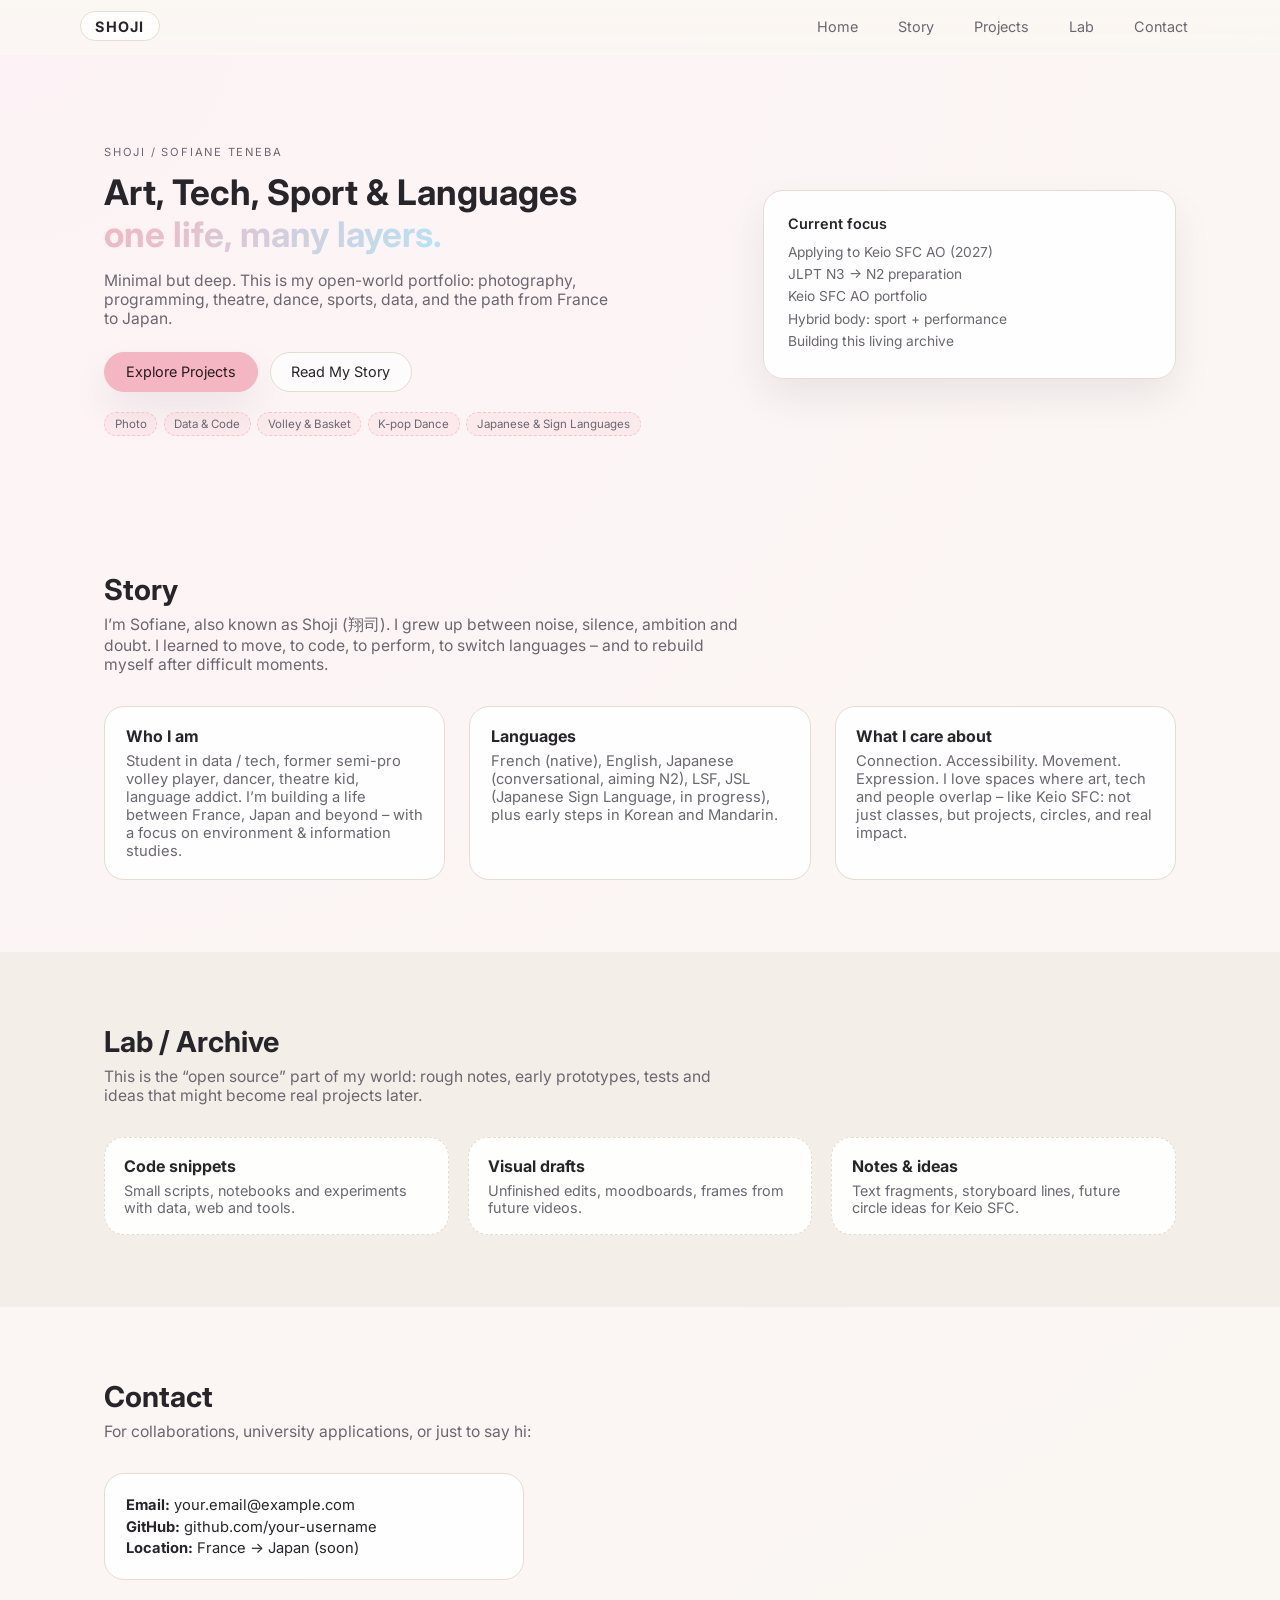
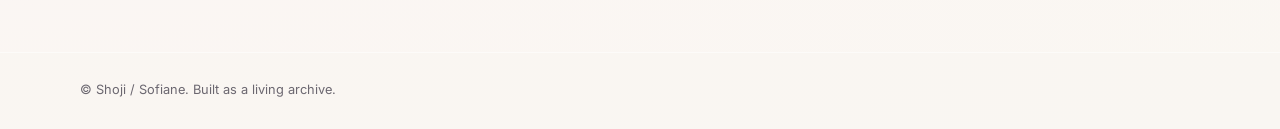
==== index.html @ b9b90fbf "index.html current focus ajoute" ====
<!DOCTYPE html>
<html lang="en">
<head>
  <meta charset="UTF-8">
  <title>Shoji – Portfolio</title>
  <meta name="viewport" content="width=device-width, initial-scale=1">
  <meta name="description" content="Shoji / Sofiane – Art, Tech, Sport & Languages portfolio">
  <link rel="stylesheet" href="style.css">
  <link rel="preconnect" href="https://fonts.googleapis.com">
  <link rel="preconnect" href="https://fonts.gstatic.com" crossorigin>
  <link href="https://fonts.googleapis.com/css2?family=Inter:wght@300;400;600;700&family=Noto+Sans+JP:wght@400;600&display=swap" rel="stylesheet">
</head>
<body>
  <header class="site-header">
    <div class="container header-inner">
      <div class="logo">Shoji</div>
      <nav class="nav">
        <a href="#home" class="nav-link">Home</a>
        <a href="#about" class="nav-link">Story</a>
        <a href="project.html" class="nav-link">Projects</a>
        <a href="#lab" class="nav-link">Lab</a>
        <a href="#contact" class="nav-link">Contact</a>
      </nav>
    </div>
  </header>

  <main>
    <!-- HERO -->
    <section id="home" class="section hero">
      <div class="container hero-inner">
        <div class="hero-text">
          <p class="hero-kicker">Shoji / Sofiane Teneba</p>
          <h1 class="hero-title">
            Art, Tech, Sport & Languages<br>
            <span class="hero-highlight">one life, many layers.</span>
          </h1>
          <p class="hero-subtitle">
            Minimal but deep. This is my open-world portfolio:
            photography, programming, theatre, dance, sports, data,
            and the path from France to Japan.
          </p>
          <div class="hero-actions">
            <a href="project.html" class="btn primary">Explore Projects</a>
            <a href="#about" class="btn ghost">Read My Story</a>
          </div>
          <div class="hero-tags">
            <span class="tag">Photo</span>
            <span class="tag">Data & Code</span>
            <span class="tag">Volley & Basket</span>
            <span class="tag">K-pop Dance</span>
            <span class="tag">Japanese & Sign Languages</span>
          </div>
        </div>
        <div class="hero-card">
          <p class="hero-card-title">Current focus</p>
          <ul class="hero-card-list">
            <li>Applying to Keio SFC AO (2027)</li>
            <li>JLPT N3 → N2 preparation</li>
            <li>Keio SFC AO portfolio</li>
            <li>Hybrid body: sport + performance</li>
            <li>Building this living archive</li>
          </ul>
        </div>
      </div>
    </section>

    <!-- ABOUT -->
    <section id="about" class="section">
      <div class="container">
        <h2 class="section-title">Story</h2>
        <p class="section-intro">
          I’m Sofiane, also known as Shoji (翔司). I grew up between
          noise, silence, ambition and doubt. I learned to move,
          to code, to perform, to switch languages – and to rebuild
          myself after difficult moments.
        </p>
        <div class="about-grid">
          <div class="about-block">
            <h3>Who I am</h3>
            <p>
              Student in data / tech, former semi-pro volley player,
              dancer, theatre kid, language addict. I’m building a life
              between France, Japan and beyond – with a focus on
              environment & information studies.
            </p>
          </div>
          <div class="about-block">
            <h3>Languages</h3>
            <p>
              French (native), English, Japanese (conversational, aiming N2),
              LSF, JSL (Japanese Sign Language, in progress),
              plus early steps in Korean and Mandarin.
            </p>
          </div>
          <div class="about-block">
            <h3>What I care about</h3>
            <p>
              Connection. Accessibility. Movement. Expression. I love
              spaces where art, tech and people overlap – like Keio SFC:
              not just classes, but projects, circles, and real impact.
            </p>
          </div>
        </div>
      </div>
    </section>

    <!-- LAB SECTION -->
    <section id="lab" class="section section-alt">
      <div class="container">
        <h2 class="section-title">Lab / Archive</h2>
        <p class="section-intro">
          This is the “open source” part of my world: rough notes,
          early prototypes, tests and ideas that might become real
          projects later.
        </p>
        <div class="lab-grid">
          <div class="lab-card">
            <h3>Code snippets</h3>
            <p>Small scripts, notebooks and experiments with data, web and tools.</p>
          </div>
          <div class="lab-card">
            <h3>Visual drafts</h3>
            <p>Unfinished edits, moodboards, frames from future videos.</p>
          </div>
          <div class="lab-card">
            <h3>Notes & ideas</h3>
            <p>Text fragments, storyboard lines, future circle ideas for Keio SFC.</p>
          </div>
        </div>
      </div>
    </section>

    <!-- CONTACT -->
    <section id="contact" class="section">
      <div class="container">
        <h2 class="section-title">Contact</h2>
        <p class="section-intro">
          For collaborations, university applications, or just to say hi:
        </p>
        <div class="contact-box">
          <p><strong>Email:</strong> <a href="mailto:your.email@example.com">your.email@example.com</a></p>
          <p><strong>GitHub:</strong> <a href="https://github.com/your-username" target="_blank" rel="noreferrer">github.com/your-username</a></p>
          <p><strong>Location:</strong> France → Japan (soon)</p>
        </div>
      </div>
    </section>
  </main>

  <footer class="site-footer">
    <div class="container footer-inner">
      <p>© <span id="year"></span> Shoji / Sofiane. Built as a living archive.</p>
    </div>
  </footer>

  <script src="script.js"></script>
</body>
</html>
---- style.css ----
:root {
  --bg: #faf7f2;
  --bg-alt: #f3efe8;
  --card: #ffffff;
  --accent: #f4b6c2; /* rose pastel */
  --accent-soft: #f8d4dd;
  --accent-strong: #e68ba0;
  --text: #27252a;
  --text-soft: #6b6770;
  --border-soft: #e4ddd2;
  --shadow-soft: 0 18px 40px rgba(15, 7, 32, 0.07);
  --radius-lg: 20px;
  --radius-sm: 999px;
}

/* RESET SIMPLE */
*,
*::before,
*::after {
  box-sizing: border-box;
}

body {
  margin: 0;
  font-family: "Inter", system-ui, -apple-system, BlinkMacSystemFont, sans-serif;
  background: radial-gradient(circle at top left, #fdf3f6, var(--bg));
  color: var(--text);
  -webkit-font-smoothing: antialiased;
}

img {
  max-width: 100%;
  display: block;
}

a {
  color: inherit;
  text-decoration: none;
}

.container {
  width: 100%;
  max-width: 1120px;
  margin: 0 auto;
  padding: 0 1.5rem;
}

/* HEADER */

.site-header {
  position: sticky;
  top: 0;
  z-index: 20;
  backdrop-filter: blur(14px);
  background: linear-gradient(
    to bottom,
    rgba(250, 247, 242, 0.92),
    rgba(250, 247, 242, 0.7)
  );
  border-bottom: 1px solid rgba(255, 255, 255, 0.4);
}

.header-inner {
  display: flex;
  align-items: center;
  justify-content: space-between;
  padding: 0.7rem 0;
}

.logo {
  font-weight: 700;
  letter-spacing: 0.08em;
  text-transform: uppercase;
  font-size: 0.9rem;
  padding: 0.35rem 0.9rem;
  border-radius: var(--radius-sm);
  border: 1px solid var(--border-soft);
  background: rgba(255, 255, 255, 0.8);
}

.nav {
  display: flex;
  gap: 1rem;
}

.nav-link {
  font-size: 0.9rem;
  padding: 0.4rem 0.75rem;
  border-radius: 999px;
  color: var(--text-soft);
  transition: background 0.2s, color 0.2s;
}

.nav-link:hover {
  background: rgba(244, 182, 194, 0.2);
  color: var(--text);
}

/* SECTIONS */

.section {
  padding: 4.5rem 0;
}

.section-alt {
  background: var(--bg-alt);
}

.section-title {
  font-size: 1.8rem;
  margin: 0 0 0.5rem;
}

.section-intro {
  max-width: 640px;
  color: var(--text-soft);
  margin: 0.25rem 0 2rem;
  font-size: 0.98rem;
}

/* HERO */

.hero {
  padding-top: 5rem;
  padding-bottom: 4rem;
}

.hero-inner {
  display: grid;
  grid-template-columns: minmax(0, 2.1fr) minmax(0, 1.4fr);
  gap: 2.5rem;
  align-items: center;
}

.hero-kicker {
  text-transform: uppercase;
  letter-spacing: 0.16em;
  font-size: 0.7rem;
  color: var(--text-soft);
  margin-bottom: 0.75rem;
}

.hero-title {
  font-size: 2.2rem;
  line-height: 1.2;
  margin: 0 0 0.5rem;
}

.hero-highlight {
  background: linear-gradient(120deg, var(--accent), #b6e3f4);
  -webkit-background-clip: text;
  color: transparent;
}

.hero-subtitle {
  font-size: 0.98rem;
  color: var(--text-soft);
  max-width: 520px;
  margin-bottom: 1.5rem;
}

.hero-actions {
  display: flex;
  flex-wrap: wrap;
  gap: 0.75rem;
  margin-bottom: 1.25rem;
}

.btn {
  display: inline-flex;
  align-items: center;
  justify-content: center;
  border-radius: 999px;
  padding: 0.65rem 1.3rem;
  font-size: 0.9rem;
  border: 1px solid transparent;
  cursor: pointer;
  transition: transform 0.12s ease, box-shadow 0.12s ease, background 0.15s ease;
}

.btn.primary {
  background: var(--accent);
  border-color: var(--accent);
  color: #2b1a1f;
  box-shadow: var(--shadow-soft);
}

.btn.primary:hover {
  transform: translateY(-1px);
  box-shadow: 0 22px 45px rgba(230, 139, 160, 0.4);
}

.btn.ghost {
  background: rgba(255, 255, 255, 0.7);
  border-color: var(--border-soft);
  color: var(--text);
}

.btn.ghost:hover {
  background: #ffffff;
}

.hero-tags {
  display: flex;
  flex-wrap: wrap;
  gap: 0.4rem;
}

.tag {
  font-size: 0.72rem;
  padding: 0.25rem 0.6rem;
  border-radius: 999px;
  background: rgba(244, 182, 194, 0.16);
  border: 1px dashed rgba(244, 182, 194, 0.7);
  color: var(--text-soft);
}

.hero-card {
  background: rgba(255, 255, 255, 0.9);
  border-radius: var(--radius-lg);
  padding: 1.5rem 1.5rem 1.4rem;
  box-shadow: var(--shadow-soft);
  border: 1px solid var(--border-soft);
}

.hero-card-title {
  font-size: 0.9rem;
  font-weight: 600;
  margin: 0 0 0.7rem;
}

.hero-card-list {
  list-style: none;
  padding: 0;
  margin: 0;
  font-size: 0.86rem;
  color: var(--text-soft);
}

.hero-card-list li {
  margin-bottom: 0.4rem;
}

/* ABOUT */

.about-grid {
  display: grid;
  grid-template-columns: repeat(auto-fit, minmax(230px, 1fr));
  gap: 1.5rem;
}

.about-block {
  background: rgba(255, 255, 255, 0.9);
  border-radius: var(--radius-lg);
  padding: 1.2rem 1.3rem;
  border: 1px solid var(--border-soft);
}

.about-block h3 {
  margin-top: 0;
  margin-bottom: 0.4rem;
  font-size: 1rem;
}

.about-block p {
  margin: 0;
  font-size: 0.92rem;
  color: var(--text-soft);
}

/* PROJECTS */

.section-header {
  display: flex;
  flex-direction: column;
  gap: 0.4rem;
  margin-bottom: 1.5rem;
}

.filters {
  display: flex;
  flex-wrap: wrap;
  gap: 0.5rem;
  margin-bottom: 1.5rem;
}

.filter-btn {
  border-radius: 999px;
  border: 1px solid var(--border-soft);
  background: rgba(255, 255, 255, 0.8);
  padding: 0.4rem 0.9rem;
  font-size: 0.8rem;
  cursor: pointer;
  color: var(--text-soft);
  transition: background 0.15s, color 0.15s, border-color 0.15s;
}

.filter-btn.active {
  background: var(--accent);
  color: #2b1a1f;
  border-color: var(--accent);
}

.filter-btn:hover:not(.active) {
  background: rgba(244, 182, 194, 0.25);
}

.projects-grid {
  display: grid;
  grid-template-columns: repeat(auto-fit, minmax(230px, 1fr));
  gap: 1.3rem;
}

.project-card {
  background: var(--card);
  border-radius: var(--radius-lg);
  padding: 1.1rem 1.2rem 1.1rem;
  border: 1px solid var(--border-soft);
  box-shadow: 0 10px 28px rgba(15, 7, 32, 0.04);
  display: flex;
  flex-direction: column;
  gap: 0.35rem;
  transition: transform 0.12s ease, box-shadow 0.12s ease, border-color 0.12s;
}

.project-card:hover {
  transform: translateY(-2px);
  box-shadow: 0 18px 36px rgba(15, 7, 32, 0.08);
  border-color: rgba(244, 182, 194, 0.8);
}

.project-pill {
  align-self: flex-start;
  font-size: 0.7rem;
  padding: 0.14rem 0.7rem;
  border-radius: 999px;
  background: var(--accent-soft);
  color: #55303b;
}

.project-title {
  margin: 0.15rem 0 0;
  font-size: 1rem;
}

.project-meta {
  margin: 0;
  font-size: 0.8rem;
  text-transform: uppercase;
  letter-spacing: 0.08em;
  color: var(--text-soft);
}

.project-desc {
  margin: 0.3rem 0 0.4rem;
  font-size: 0.88rem;
  color: var(--text-soft);
}

.project-link {
  font-size: 0.82rem;
  margin-top: auto;
  color: var(--accent-strong);
}

/* LAB */

.lab-grid {
  display: grid;
  grid-template-columns: repeat(auto-fit, minmax(230px, 1fr));
  gap: 1.2rem;
}

.lab-card {
  background: rgba(255, 255, 255, 0.9);
  border-radius: var(--radius-lg);
  padding: 1.1rem 1.2rem;
  border: 1px dashed var(--border-soft);
}

.lab-card h3 {
  margin-top: 0;
  margin-bottom: 0.4rem;
  font-size: 1rem;
}

.lab-card p {
  margin: 0;
  font-size: 0.9rem;
  color: var(--text-soft);
}

/* CONTACT */

.contact-box {
  background: rgba(255, 255, 255, 0.9);
  border-radius: var(--radius-lg);
  padding: 1.2rem 1.3rem;
  border: 1px solid var(--border-soft);
  max-width: 420px;
}

.contact-box p {
  margin: 0.2rem 0;
  font-size: 0.92rem;
}

/* FOOTER */

.site-footer {
  border-top: 1px solid rgba(255, 255, 255, 0.6);
  background: rgba(250, 247, 242, 0.9);
}

.footer-inner {
  padding: 1rem 0 1.2rem;
  font-size: 0.8rem;
  color: var(--text-soft);
}

/* RESPONSIVE */

@media (max-width: 800px) {
  .hero-inner {
    grid-template-columns: 1fr;
  }

  .hero-card {
    order: -1;
  }

  .nav {
    gap: 0.3rem;
  }

  .nav-link {
    font-size: 0.78rem;
    padding: 0.3rem 0.6rem;
  }
}

@media (max-width: 520px) {
  .hero-title {
    font-size: 1.7rem;
  }

  .section {
    padding: 3.3rem 0;
  }
}

/* PROJECTS LANDING PAGE */

.projects-landing {
  min-height: 78vh;
  display: flex;
  align-items: center;
}

.projects-landing-title {
  font-size: 2.4rem;
  margin: 0 0 0.5rem;
  line-height: 1.15;
}

.projects-landing-subtitle {
  max-width: 620px;
  color: var(--text-soft);
  margin: 0 0 2.2rem;
  font-size: 1rem;
}

.category-grid {
  display: grid;
  grid-template-columns: repeat(auto-fit, minmax(240px, 1fr));
  gap: 1.3rem;
  margin-top: 2rem;
}

.category-card {
  display: block;
  background: rgba(255, 255, 255, 0.92);
  border: 1px solid var(--border-soft);
  border-radius: var(--radius-lg);
  padding: 1.5rem 1.35rem;
  box-shadow: 0 10px 28px rgba(15, 7, 32, 0.04);
  transition: transform 0.18s ease, box-shadow 0.18s ease, border-color 0.18s ease;
}

.category-card:hover {
  transform: translateY(-4px);
  box-shadow: 0 18px 36px rgba(15, 7, 32, 0.08);
  border-color: rgba(244, 182, 194, 0.85);
}

.category-label {
  display: inline-block;
  font-size: 0.72rem;
  padding: 0.18rem 0.7rem;
  border-radius: 999px;
  background: var(--accent-soft);
  color: #55303b;
  margin-bottom: 0.9rem;
}

.category-card h2 {
  margin: 0 0 0.45rem;
  font-size: 1.15rem;
}

.category-card p {
  margin: 0;
  color: var(--text-soft);
  font-size: 0.92rem;
  line-height: 1.55;
}
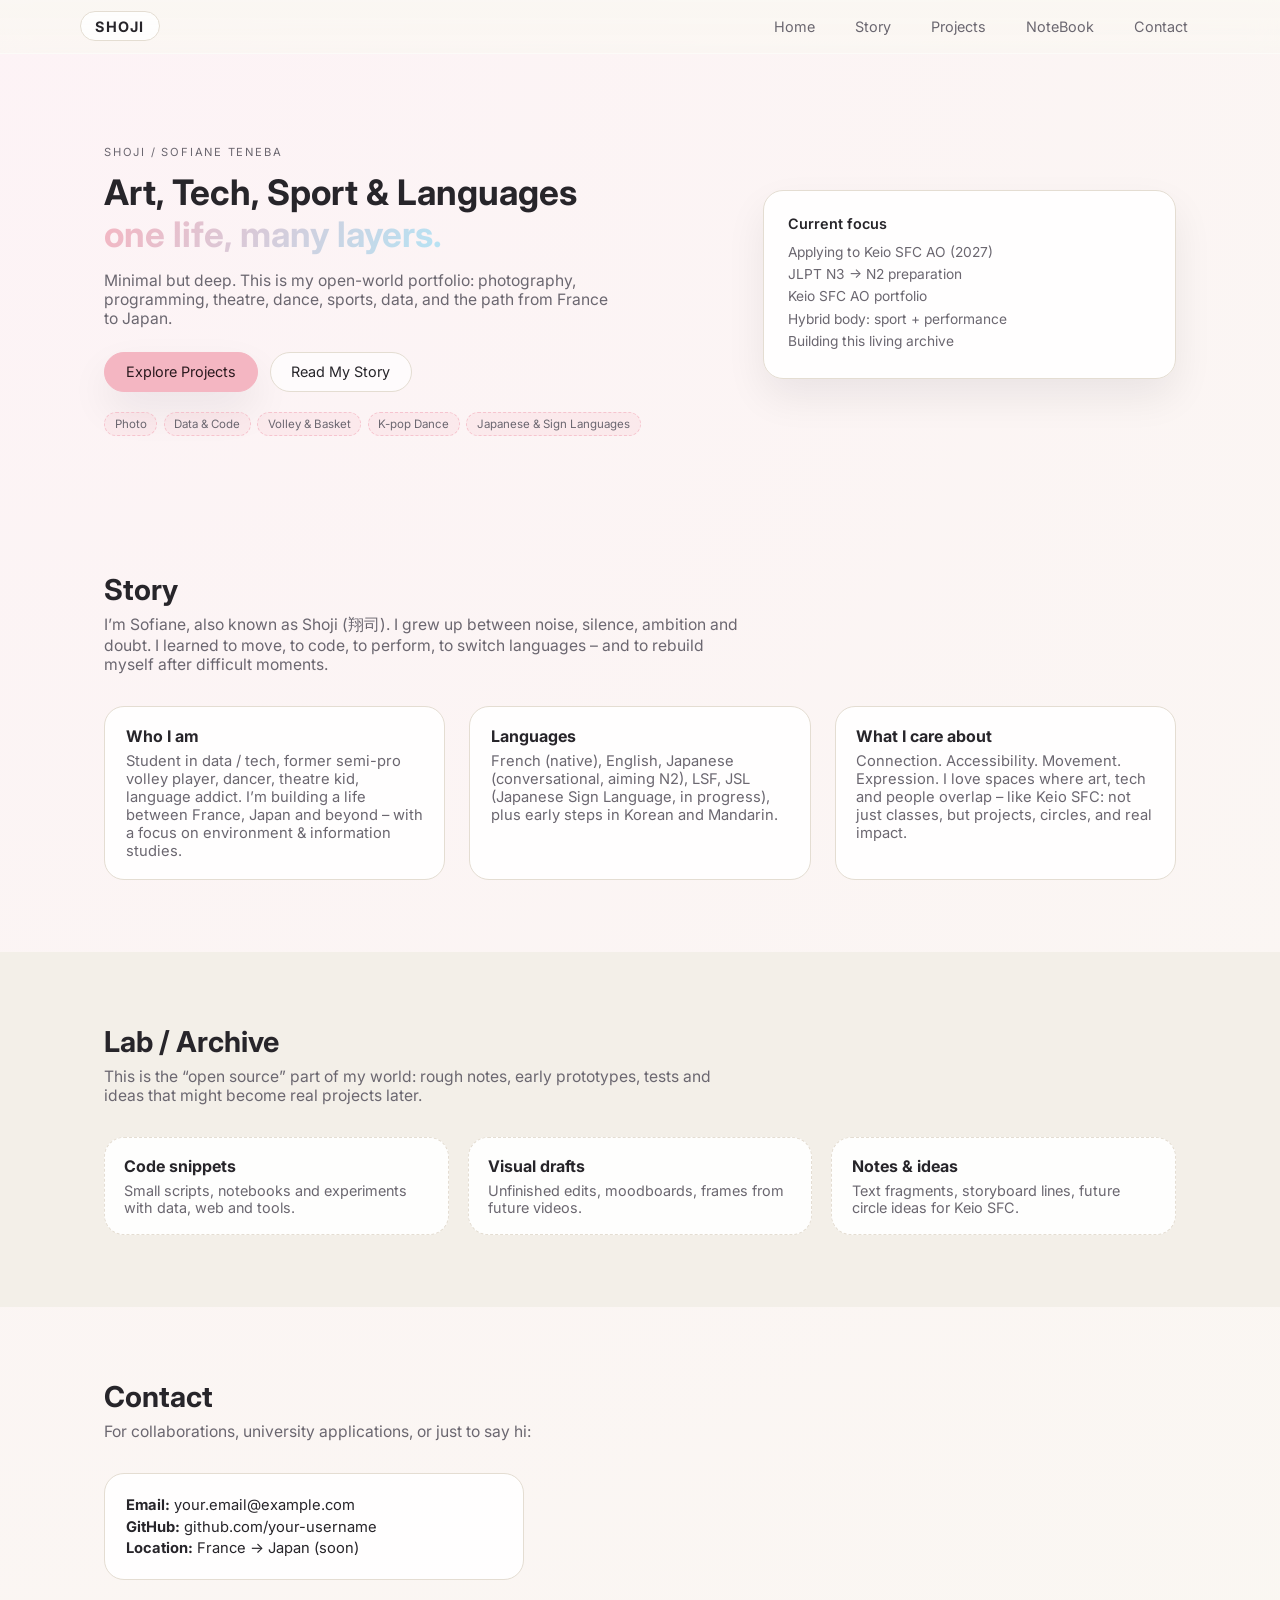
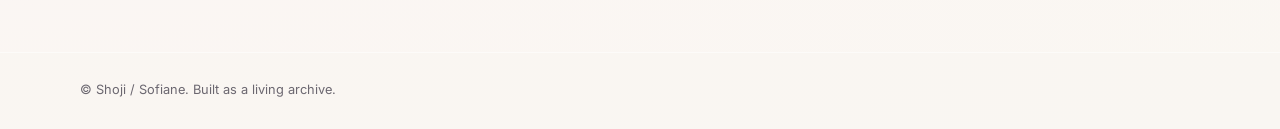
==== commit e66eedf8: "index.html" ====
--- a/index.html
+++ b/index.html
@@ -16,10 +16,10 @@
       <div class="logo">Shoji</div>
       <nav class="nav">
         <a href="#home" class="nav-link">Home</a>
-        <a href="#about" class="nav-link">Story</a>
+        <a href="story.html" class="nav-link">Story</a>
         <a href="project.html" class="nav-link">Projects</a>
-        <a href="#lab" class="nav-link">Lab</a>
-        <a href="#contact" class="nav-link">Contact</a>
+        <a href="notebook.html" class="nav-link">NoteBook</a>
+        <a href="contact.html" class="nav-link">Contact</a>
       </nav>
     </div>
   </header>
@@ -41,7 +41,7 @@
           </p>
           <div class="hero-actions">
             <a href="project.html" class="btn primary">Explore Projects</a>
-            <a href="#about" class="btn ghost">Read My Story</a>
+            <a href="story.html" class="btn ghost">Read My Story</a>
           </div>
           <div class="hero-tags">
             <span class="tag">Photo</span>
--- a/style.css
+++ b/style.css
@@ -514,3 +514,224 @@
   font-size: 0.92rem;
   line-height: 1.55;
 }
+
+/* SUBCATEGORY PILL ROW */
+.subcat-row {
+  display:flex;
+  gap:0.5rem;
+  margin-top:1rem;
+  margin-bottom:1.6rem;
+  flex-wrap:wrap;
+}
+
+.subcat-btn {
+  padding:0.45rem 0.9rem;
+  border-radius:999px;
+  border:1px solid var(--border-soft);
+  background:rgba(255,255,255,0.9);
+  cursor:pointer;
+  color:var(--text-soft);
+  transition:transform .12s ease, background .12s, color .12s;
+  font-size:0.9rem;
+}
+
+.subcat-btn.active {
+  background:var(--accent);
+  color:#2b1a1f;
+  border-color:var(--accent);
+  transform:translateY(-2px);
+}
+
+/* animated grid items */
+.subcat-grid .project-card {
+  opacity:0;
+  transform: translateY(10px) scale(0.995);
+  transition: opacity .36s ease, transform .36s cubic-bezier(.2,.8,.2,1);
+}
+
+/* visible state applied by JS */
+.subcat-grid .project-card.visible {
+  opacity:1;
+  transform: translateY(0) scale(1);
+}
+
+/* small stagger helper: we will set style via JS (delay) */
+
+/* Modal */
+.modal {
+  position:fixed;
+  inset:0;
+  display:none;
+  align-items:center;
+  justify-content:center;
+  z-index:60;
+}
+.modal[aria-hidden="false"] { display:flex; }
+.modal-backdrop {
+  position:absolute; inset:0; background:rgba(10,8,12,0.55); backdrop-filter: blur(2px);
+}
+.modal-panel {
+  position:relative;
+  max-width:900px;
+  width:94%;
+  margin:1.2rem;
+  background:var(--card);
+  border-radius:14px;
+  padding:1.2rem;
+  z-index:2;
+  box-shadow: 0 24px 60px rgba(9,6,12,0.45);
+}
+.modal-close {
+  position:absolute;
+  right:0.6rem;
+  top:0.4rem;
+  background:transparent;
+  border:0;
+  font-size:1.3rem;
+  cursor:pointer;
+}
+#modal-media img, #modal-media video { max-width:100%; display:block; margin-top:0.8rem; border-radius:8px; }
+
+.back-link {
+  display: inline-block;
+  margin-bottom: 1.2rem;
+  font-size: 0.9rem;
+  color: var(--text-soft);
+  transition: transform 0.15s ease, color 0.15s ease;
+}
+
+/* STORY PAGE */
+
+.story-hero {
+  padding-top: 5.5rem;
+  padding-bottom: 2.5rem;
+}
+
+.story-title {
+  font-size: 2.5rem;
+  line-height: 1.15;
+  max-width: 760px;
+  margin: 0 0 0.8rem;
+}
+
+.story-subtitle {
+  max-width: 720px;
+  color: var(--text-soft);
+  font-size: 1rem;
+  line-height: 1.7;
+  margin: 0;
+}
+
+.story-grid {
+  display: grid;
+  grid-template-columns: repeat(2, minmax(0, 1fr));
+  gap: 1.4rem;
+}
+
+.story-card {
+  background: rgba(255, 255, 255, 0.92);
+  border: 1px solid var(--border-soft);
+  border-radius: var(--radius-lg);
+  padding: 1.4rem 1.4rem 1.3rem;
+  box-shadow: 0 10px 28px rgba(15, 7, 32, 0.04);
+}
+
+.story-card h2 {
+  margin-top: 0;
+  margin-bottom: 0.8rem;
+  font-size: 1.1rem;
+}
+
+.story-card p {
+  margin: 0 0 0.9rem;
+  color: var(--text-soft);
+  font-size: 0.95rem;
+  line-height: 1.75;
+}
+
+.story-card p:last-child {
+  margin-bottom: 0;
+}
+
+.story-card-wide {
+  grid-column: 1 / -1;
+}
+
+@media (max-width: 800px) {
+  .story-grid {
+    grid-template-columns: 1fr;
+  }
+
+  .story-card-wide {
+    grid-column: auto;
+  }
+
+  .story-title {
+    font-size: 2rem;
+  }
+}
+
+.back-link:hover {
+  transform: translateX(-3px);
+  color: var(--accent-strong);
+}
+
+/* CONTACT PAGE */
+
+.contact-page {
+  min-height: 78vh;
+  display: flex;
+  align-items: center;
+}
+
+.contact-title {
+  font-size: 2.4rem;
+  margin: 0 0 0.6rem;
+  line-height: 1.15;
+}
+
+.contact-subtitle {
+  max-width: 680px;
+  color: var(--text-soft);
+  font-size: 1rem;
+  line-height: 1.7;
+  margin: 0 0 2rem;
+}
+
+.contact-grid {
+  display: grid;
+  grid-template-columns: repeat(auto-fit, minmax(240px, 1fr));
+  gap: 1.3rem;
+  margin-top: 1.8rem;
+}
+
+.contact-card {
+  background: rgba(255, 255, 255, 0.92);
+  border: 1px solid var(--border-soft);
+  border-radius: var(--radius-lg);
+  padding: 1.4rem 1.3rem;
+  box-shadow: 0 10px 28px rgba(15, 7, 32, 0.04);
+}
+
+.contact-card h2 {
+  margin: 0 0 0.5rem;
+  font-size: 1.05rem;
+}
+
+.contact-card p {
+  margin: 0 0 0.9rem;
+  color: var(--text-soft);
+  font-size: 0.92rem;
+  line-height: 1.65;
+}
+
+.contact-link {
+  color: var(--accent-strong);
+  font-size: 0.92rem;
+  word-break: break-word;
+}
+
+.contact-text {
+  color: var(--text);
+  font-size: 0.92rem;
+}
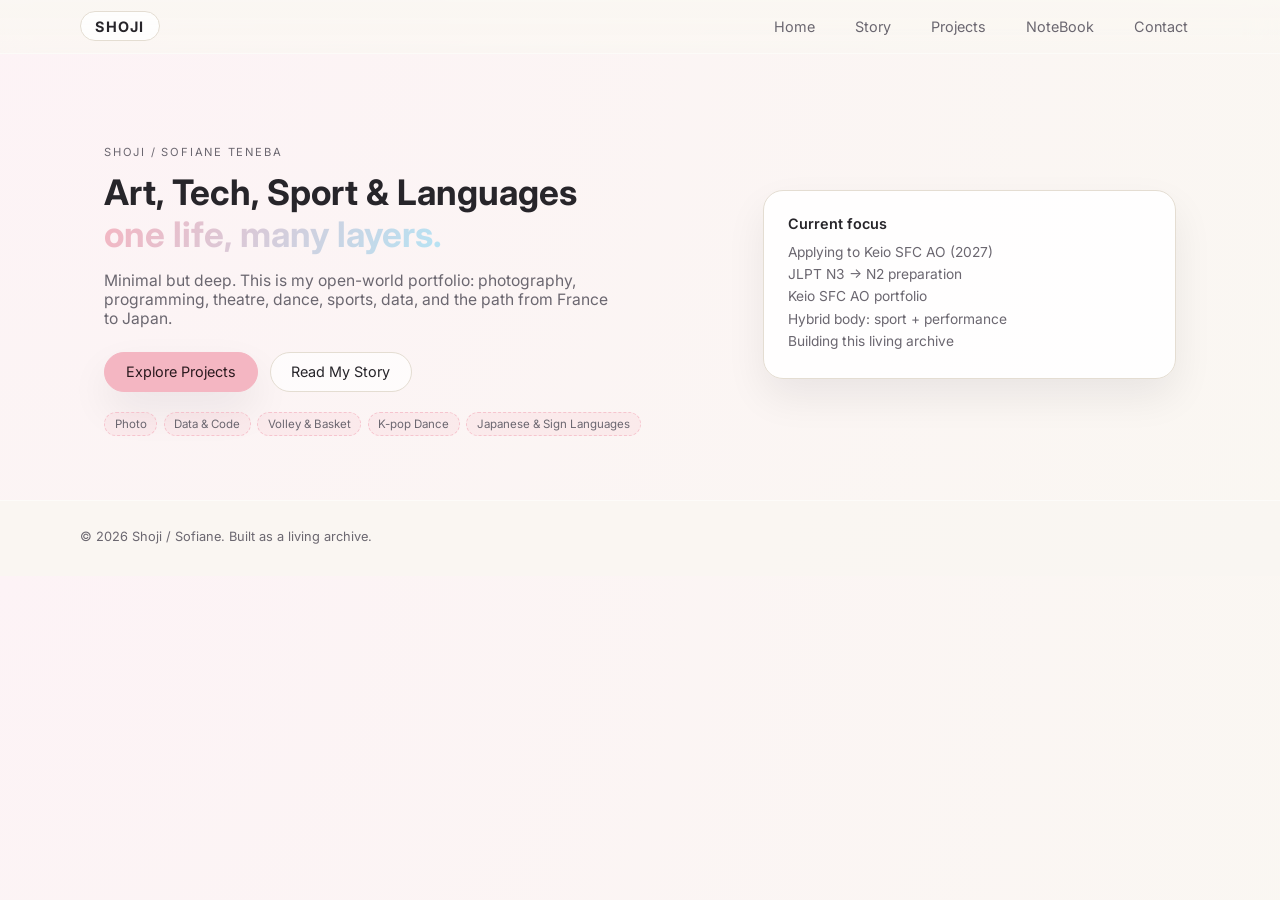
==== commit 0bd517db: "Update index.html" ====
--- a/index.html
+++ b/index.html
@@ -63,87 +63,6 @@
         </div>
       </div>
     </section>
-
-    <!-- ABOUT -->
-    <section id="about" class="section">
-      <div class="container">
-        <h2 class="section-title">Story</h2>
-        <p class="section-intro">
-          I’m Sofiane, also known as Shoji (翔司). I grew up between
-          noise, silence, ambition and doubt. I learned to move,
-          to code, to perform, to switch languages – and to rebuild
-          myself after difficult moments.
-        </p>
-        <div class="about-grid">
-          <div class="about-block">
-            <h3>Who I am</h3>
-            <p>
-              Student in data / tech, former semi-pro volley player,
-              dancer, theatre kid, language addict. I’m building a life
-              between France, Japan and beyond – with a focus on
-              environment & information studies.
-            </p>
-          </div>
-          <div class="about-block">
-            <h3>Languages</h3>
-            <p>
-              French (native), English, Japanese (conversational, aiming N2),
-              LSF, JSL (Japanese Sign Language, in progress),
-              plus early steps in Korean and Mandarin.
-            </p>
-          </div>
-          <div class="about-block">
-            <h3>What I care about</h3>
-            <p>
-              Connection. Accessibility. Movement. Expression. I love
-              spaces where art, tech and people overlap – like Keio SFC:
-              not just classes, but projects, circles, and real impact.
-            </p>
-          </div>
-        </div>
-      </div>
-    </section>
-
-    <!-- LAB SECTION -->
-    <section id="lab" class="section section-alt">
-      <div class="container">
-        <h2 class="section-title">Lab / Archive</h2>
-        <p class="section-intro">
-          This is the “open source” part of my world: rough notes,
-          early prototypes, tests and ideas that might become real
-          projects later.
-        </p>
-        <div class="lab-grid">
-          <div class="lab-card">
-            <h3>Code snippets</h3>
-            <p>Small scripts, notebooks and experiments with data, web and tools.</p>
-          </div>
-          <div class="lab-card">
-            <h3>Visual drafts</h3>
-            <p>Unfinished edits, moodboards, frames from future videos.</p>
-          </div>
-          <div class="lab-card">
-            <h3>Notes & ideas</h3>
-            <p>Text fragments, storyboard lines, future circle ideas for Keio SFC.</p>
-          </div>
-        </div>
-      </div>
-    </section>
-
-    <!-- CONTACT -->
-    <section id="contact" class="section">
-      <div class="container">
-        <h2 class="section-title">Contact</h2>
-        <p class="section-intro">
-          For collaborations, university applications, or just to say hi:
-        </p>
-        <div class="contact-box">
-          <p><strong>Email:</strong> <a href="mailto:your.email@example.com">your.email@example.com</a></p>
-          <p><strong>GitHub:</strong> <a href="https://github.com/your-username" target="_blank" rel="noreferrer">github.com/your-username</a></p>
-          <p><strong>Location:</strong> France → Japan (soon)</p>
-        </div>
-      </div>
-    </section>
   </main>
 
   <footer class="site-footer">
--- a/style.css
+++ b/style.css
@@ -542,16 +542,14 @@
   transform:translateY(-2px);
 }
 
-/* animated grid items */
 .subcat-grid .project-card {
-  opacity:0;
+  opacity: 0;
   transform: translateY(10px) scale(0.995);
-  transition: opacity .36s ease, transform .36s cubic-bezier(.2,.8,.2,1);
-}
-
-/* visible state applied by JS */
+  transition: opacity .3s ease, transform .3s ease;
+}
+
 .subcat-grid .project-card.visible {
-  opacity:1;
+  opacity: 1;
   transform: translateY(0) scale(1);
 }
 
@@ -724,14 +722,672 @@
   font-size: 0.92rem;
   line-height: 1.65;
 }
-
+.contact-text {
+  color: var(--text);
+  font-size: 0.92rem;
+}
 .contact-link {
   color: var(--accent-strong);
   font-size: 0.92rem;
   word-break: break-word;
 }
 
-.contact-text {
+/* NOTEBOOK PAGE */
+
+.notebook-hero {
+  min-height: 78vh;
+  display: flex;
+  align-items: center;
+}
+
+.notebook-title {
+  font-size: 2.4rem;
+  margin: 0 0 0.6rem;
+  line-height: 1.15;
+  max-width: 760px;
+}
+
+.notebook-subtitle {
+  max-width: 720px;
+  color: var(--text-soft);
+  font-size: 1rem;
+  line-height: 1.7;
+  margin: 0 0 1.8rem;
+}
+
+.notebook-card {
+  min-height: 240px;
+}
+
+.notebook-meta {
+  margin: 0.15rem 0 0;
+  font-size: 0.78rem;
+  text-transform: uppercase;
+  letter-spacing: 0.08em;
+  color: var(--text-soft);
+}
+
+.notebook-toolbar {
+  display: flex;
+  justify-content: space-between;
+  align-items: center;
+  gap: 1rem;
+  flex-wrap: wrap;
+  margin-bottom: 1.6rem;
+}
+
+.view-switch {
+  display: flex;
+  gap: 0.5rem;
+  align-items: center;
+}
+
+.view-mode-btn {
+  appearance: none;
+  -webkit-appearance: none;
+  border: 1px solid var(--border-soft);
+  background: rgba(255, 255, 255, 0.92);
+  color: var(--text-soft);
+  font-family: inherit;
+  font-size: 0.88rem;
+  line-height: 1;
+  padding: 0.55rem 1rem;
+  border-radius: 999px;
+  cursor: pointer;
+  box-shadow: 0 6px 16px rgba(15, 7, 32, 0.04);
+  transition: transform 0.12s ease, background 0.12s ease, color 0.12s ease, border-color 0.12s ease;
+}
+
+.view-mode-btn:hover {
+  background: rgba(244, 182, 194, 0.18);
   color: var(--text);
-  font-size: 0.92rem;
-}
+}
+
+.view-mode-btn.active {
+  background: var(--accent);
+  color: #2b1a1f;
+  border-color: var(--accent);
+  transform: translateY(-2px);
+}
+
+#subcat-grid.grid-view {
+  display: grid;
+  grid-template-columns: repeat(auto-fit, minmax(230px, 1fr));
+  gap: 1.3rem;
+}
+
+#subcat-grid.list-view {
+  display: flex;
+  flex-direction: column;
+  gap: 1rem;
+}
+
+#subcat-grid.list-view .project-card {
+  width: 100%;
+  min-height: auto;
+}
+
+/* STORY EDITORIAL PAGE */
+
+.story-editorial {
+  padding-top: 4.8rem;
+  padding-bottom: 5rem;
+}
+
+.story-editorial-shell {
+  background: var(--accent-soft);
+  border-radius: 28px;
+  padding: 2rem;
+}
+
+.story-mini-label {
+  text-transform: uppercase;
+  letter-spacing: 0.14em;
+  font-size: 0.72rem;
+  color: var(--text-soft);
+  margin: 0 0 0.8rem;
+}
+
+.story-editorial-title {
+  font-size: 3.4rem;
+  line-height: 1;
+  margin: 0 0 1.8rem;
+  max-width: 760px;
+  font-weight: 800;
+  letter-spacing: -0.04em;
+}
+
+.story-top-grid {
+  display: grid;
+  grid-template-columns: 2fr 1fr;
+  gap: 1.4rem;
+  margin-bottom: 1.5rem;
+}
+
+.story-intro-card {
+  background: rgba(255, 255, 255, 0.42);
+  border-radius: 34px;
+  padding: 1.2rem;
+}
+
+.story-intro-inner {
+  background: rgba(255, 255, 255, 0.72);
+  border-radius: 28px;
+  padding: 1.5rem 1.6rem;
+  min-height: 260px;
+  border: 1px solid var(--border-soft);
+}
+
+.story-photo-card {
+  background: rgba(255, 255, 255, 0.72);
+  border-radius: 28px;
+  min-height: 320px;
+  display: flex;
+  align-items: center;
+  justify-content: center;
+  border: 1px solid var(--border-soft);
+}
+
+.story-path-pill {
+  width: 100%;
+  text-align: center;
+  background: rgba(255, 255, 255, 0.72);
+  border-radius: 999px;
+  padding: 0.8rem 1rem;
+  margin-bottom: 1.4rem;
+  color: var(--text-soft);
+  font-size: 1rem;
+  border: 1px solid var(--border-soft);
+}
+
+.story-large-card {
+  background: rgba(255, 255, 255, 0.72);
+  border-radius: 28px;
+  padding: 1.7rem 1.6rem;
+  min-height: 320px;
+  border: 1px solid var(--border-soft);
+}
+
+.story-intro-inner h2,
+.story-large-card h2 {
+  margin: 0 0 0.85rem;
+  font-size: 1.05rem;
+  font-weight: 800;
+}
+
+.story-intro-inner p,
+.story-large-card p {
+  margin: 0 0 1rem;
+  color: var(--text-soft);
+  font-size: 0.96rem;
+  line-height: 1.8;
+}
+
+.story-intro-inner p:last-child,
+.story-large-card p:last-child {
+  margin-bottom: 0;
+}
+
+
+
+.story-photo-placeholder {
+  color: #5f5257;
+  font-size: 1rem;
+  text-align: center;
+}
+
+
+.story-bottom-grid {
+  display: grid;
+  grid-template-columns: 1fr 1fr;
+  gap: 1.4rem;
+}
+
+
+.story-large-card h2 {
+  font-size: 1.1rem;
+}
+
+.story-next-link-wrap {
+  display: flex;
+  justify-content: center;
+  margin-top: 2.2rem;
+}
+
+.story-next-link {
+  display: inline-flex;
+  flex-direction: column;
+  align-items: center;
+  gap: 0.35rem;
+  color: var(--text-soft);
+  transition: transform 0.15s ease, color 0.15s ease;
+}
+
+.story-next-link:hover {
+  transform: translateY(3px);
+  color: var(--text);
+}
+
+.story-next-text {
+  font-size: 0.9rem;
+  letter-spacing: 0.04em;
+}
+
+.story-next-arrow {
+  font-size: 1.5rem;
+  line-height: 1;
+}
+
+@media (max-width: 900px) {
+  .story-editorial-title {
+    font-size: 2.5rem;
+  }
+
+  .story-top-grid,
+  .story-bottom-grid {
+    grid-template-columns: 1fr;
+  }
+
+  .story-photo-card,
+  .story-large-card,
+  .story-intro-inner {
+    min-height: auto;
+  }
+}
+
+@media (max-width: 560px) {
+  .story-editorial-shell {
+    padding: 1.2rem;
+    border-radius: 22px;
+  }
+
+  .story-editorial-title {
+    font-size: 2rem;
+  }
+
+  .story-intro-inner,
+  .story-large-card {
+    padding: 1.2rem;
+  }
+}
+
+/* KEIO PAGE */
+
+.keio-page {
+  padding-top: 4.8rem;
+  padding-bottom: 5rem;
+}
+
+.keio-shell {
+  background: linear-gradient(180deg, rgba(248, 212, 221, 0.55), rgba(255, 255, 255, 0.72));
+  border: 1px solid var(--border-soft);
+  border-radius: 32px;
+  padding: 2.2rem;
+  box-shadow: 0 14px 36px rgba(15, 7, 32, 0.05);
+}
+
+.keio-label {
+  text-transform: uppercase;
+  letter-spacing: 0.14em;
+  font-size: 0.72rem;
+  color: var(--text-soft);
+  margin: 0 0 0.9rem;
+}
+
+.keio-title {
+  font-size: 3.1rem;
+  line-height: 1.02;
+  margin: 0 0 1rem;
+  max-width: 760px;
+  font-weight: 800;
+  letter-spacing: -0.04em;
+}
+
+.keio-subtitle {
+  max-width: 760px;
+  color: var(--text-soft);
+  font-size: 1rem;
+  line-height: 1.8;
+  margin: 0 0 2rem;
+}
+
+.keio-top-grid {
+  display: grid;
+  grid-template-columns: 1.7fr 1fr;
+  gap: 1.4rem;
+  margin-bottom: 1.5rem;
+}
+
+.keio-main-card,
+.keio-side-card,
+.keio-card {
+  background: rgba(255, 255, 255, 0.78);
+  border: 1px solid var(--border-soft);
+  border-radius: 28px;
+  padding: 1.6rem;
+}
+
+.keio-main-card h2,
+.keio-card h2 {
+  margin: 0 0 0.9rem;
+  font-size: 1.08rem;
+  font-weight: 800;
+}
+
+.keio-main-card p,
+.keio-card p {
+  margin: 0 0 1rem;
+  color: var(--text-soft);
+  font-size: 0.96rem;
+  line-height: 1.8;
+}
+
+.keio-main-card p:last-child,
+.keio-card p:last-child {
+  margin-bottom: 0;
+}
+
+.keio-side-card {
+  min-height: 280px;
+  display: flex;
+  align-items: center;
+  justify-content: center;
+}
+
+.keio-side-placeholder {
+  color: var(--text-soft);
+  text-align: center;
+  font-size: 1rem;
+}
+
+.keio-divider-pill {
+  width: 100%;
+  text-align: center;
+  background: rgba(255, 255, 255, 0.8);
+  border: 1px solid var(--border-soft);
+  border-radius: 999px;
+  padding: 0.85rem 1rem;
+  margin-bottom: 1.5rem;
+  color: var(--text-soft);
+  font-size: 0.98rem;
+}
+
+.keio-bottom-grid {
+  display: grid;
+  grid-template-columns: repeat(3, 1fr);
+  gap: 1.3rem;
+}
+
+.keio-card {
+  min-height: 220px;
+}
+
+.keio-next-link-wrap {
+  display: flex;
+  justify-content: center;
+  margin-top: 2rem;
+}
+
+.keio-next-link {
+  display: inline-flex;
+  flex-direction: column;
+  align-items: center;
+  gap: 0.35rem;
+  color: var(--text-soft);
+  transition: transform 0.15s ease, color 0.15s ease;
+}
+
+.keio-next-link:hover {
+  transform: translateY(3px);
+  color: var(--text);
+}
+
+.keio-next-text {
+  font-size: 0.9rem;
+  letter-spacing: 0.04em;
+}
+
+.keio-next-arrow {
+  font-size: 1.5rem;
+  line-height: 1;
+}
+
+@media (max-width: 960px) {
+  .keio-title {
+    font-size: 2.4rem;
+  }
+
+  .keio-top-grid,
+  .keio-bottom-grid {
+    grid-template-columns: 1fr;
+  }
+
+  .keio-side-card,
+  .keio-card {
+    min-height: auto;
+  }
+}
+
+@media (max-width: 560px) {
+  .keio-shell {
+    padding: 1.3rem;
+    border-radius: 24px;
+  }
+
+  .keio-title {
+    font-size: 2rem;
+  }
+
+  .keio-main-card,
+  .keio-side-card,
+  .keio-card {
+    padding: 1.2rem;
+  }
+}
+
+/* STORY TRAIN TO KEIO */
+
+.story-train-wrap {
+  display: flex;
+  justify-content: center;
+  margin-top: 2.5rem;
+}
+
+.story-train-link {
+  display: inline-flex;
+  flex-direction: column;
+  align-items: center;
+  gap: 0.9rem;
+  color: var(--text-soft);
+  min-width: 320px;
+}
+
+.story-train-label {
+  font-size: 0.96rem;
+  letter-spacing: 0.05em;
+  transition: color 0.2s ease;
+}
+
+.story-train-link:hover .story-train-label {
+  color: var(--text);
+}
+
+.story-train-track {
+  position: relative;
+  width: 340px;
+  height: 72px;
+  overflow: hidden;
+}
+
+.track-line {
+  position: absolute;
+  left: 0;
+  right: 0;
+  bottom: 16px;
+  height: 3px;
+  background: var(--border-soft);
+  border-radius: 999px;
+}
+
+.track-line::before {
+  content: "";
+  position: absolute;
+  left: 0;
+  right: 0;
+  top: -10px;
+  height: 8px;
+  background:
+    radial-gradient(circle, rgba(120,200,80,0.22) 0 2px, transparent 2.5px) 12px center / 34px 8px repeat-x;
+}
+
+.track-sign {
+  position: absolute;
+  right: 0;
+  top: 0;
+  padding: 0.25rem 0.5rem;
+  border-radius: 999px;
+  background: rgba(255,255,255,0.9);
+  border: 1px solid var(--border-soft);
+  font-size: 0.72rem;
+  color: var(--text-soft);
+  letter-spacing: 0.08em;
+}
+
+.track-stop {
+  position: absolute;
+  bottom: 10px;
+  width: 8px;
+  height: 18px;
+  background: rgba(39, 37, 42, 0.18);
+  border-radius: 3px;
+}
+
+.stop-left {
+  left: 18px;
+}
+
+.stop-right {
+  right: 18px;
+}
+
+.jp-train {
+  position: absolute;
+  left: 18px;
+  bottom: 20px;
+  display: flex;
+  align-items: center;
+  gap: 4px;
+  transform: translateX(0);
+  transition: transform 0.85s cubic-bezier(.22,.8,.22,1);
+  will-change: transform;
+}
+
+.train-car {
+  position: relative;
+  width: 86px;
+  height: 36px;
+  border-radius: 8px 8px 6px 6px;
+  background: linear-gradient(180deg, #ffffff 0%, #f5f7f8 100%);
+  border: 1px solid rgba(39, 37, 42, 0.14);
+  box-shadow: 0 6px 14px rgba(15, 7, 32, 0.08);
+  display: flex;
+  align-items: center;
+  justify-content: center;
+  gap: 6px;
+}
+
+.train-front::before,
+.train-back::before {
+  content: "";
+  position: absolute;
+  left: 8px;
+  right: 8px;
+  top: 13px;
+  height: 6px;
+  background: #78c850; /* vibe Yamanote / JR green */
+  border-radius: 999px;
+  opacity: 0.95;
+}
+
+.train-front::after,
+.train-back::after {
+  content: "";
+  position: absolute;
+  left: 8px;
+  right: 8px;
+  bottom: -6px;
+  height: 6px;
+  background:
+    radial-gradient(circle, rgba(39,37,42,0.7) 0 3px, transparent 3.5px) left center / 18px 6px no-repeat,
+    radial-gradient(circle, rgba(39,37,42,0.7) 0 3px, transparent 3.5px) right center / 18px 6px no-repeat;
+}
+
+.train-window {
+  width: 13px;
+  height: 11px;
+  border-radius: 2px;
+  background: linear-gradient(180deg, #c8e7f6 0%, #edf8fd 100%);
+  border: 1px solid rgba(39, 37, 42, 0.08);
+}
+
+.train-connector {
+  width: 10px;
+  height: 4px;
+  background: rgba(39, 37, 42, 0.16);
+  border-radius: 999px;
+}
+
+.story-train-link:hover .jp-train {
+  transform: translateX(14px);
+}
+
+.story-train-link.is-departing .jp-train {
+  transform: translateX(215px);
+}
+
+.story-train-link.is-departing .train-window {
+  animation: train-window-flash 0.25s linear infinite;
+}
+
+.train-front {
+  overflow: hidden;
+}
+
+.train-front::after {
+  content: "";
+  position: absolute;
+  left: 6px;
+  right: 6px;
+  bottom: -6px;
+  height: 6px;
+  background:
+    radial-gradient(circle, rgba(39,37,42,0.7) 0 3px, transparent 3.5px) left center / 18px 6px no-repeat,
+    radial-gradient(circle, rgba(39,37,42,0.7) 0 3px, transparent 3.5px) right center / 18px 6px no-repeat;
+}
+
+@keyframes train-window-flash {
+  0% { opacity: 1; }
+  50% { opacity: 0.72; }
+  100% { opacity: 1; }
+}
+
+@media (max-width: 560px) {
+  .story-train-track {
+    width: 280px;
+  }
+
+  .story-train-link.is-departing .jp-train {
+    transform: translateX(155px);
+  }
+
+  .train-car {
+    width: 64px;
+    height: 30px;
+  }
+
+  .train-window {
+    width: 10px;
+    height: 10px;
+  }
+}
+
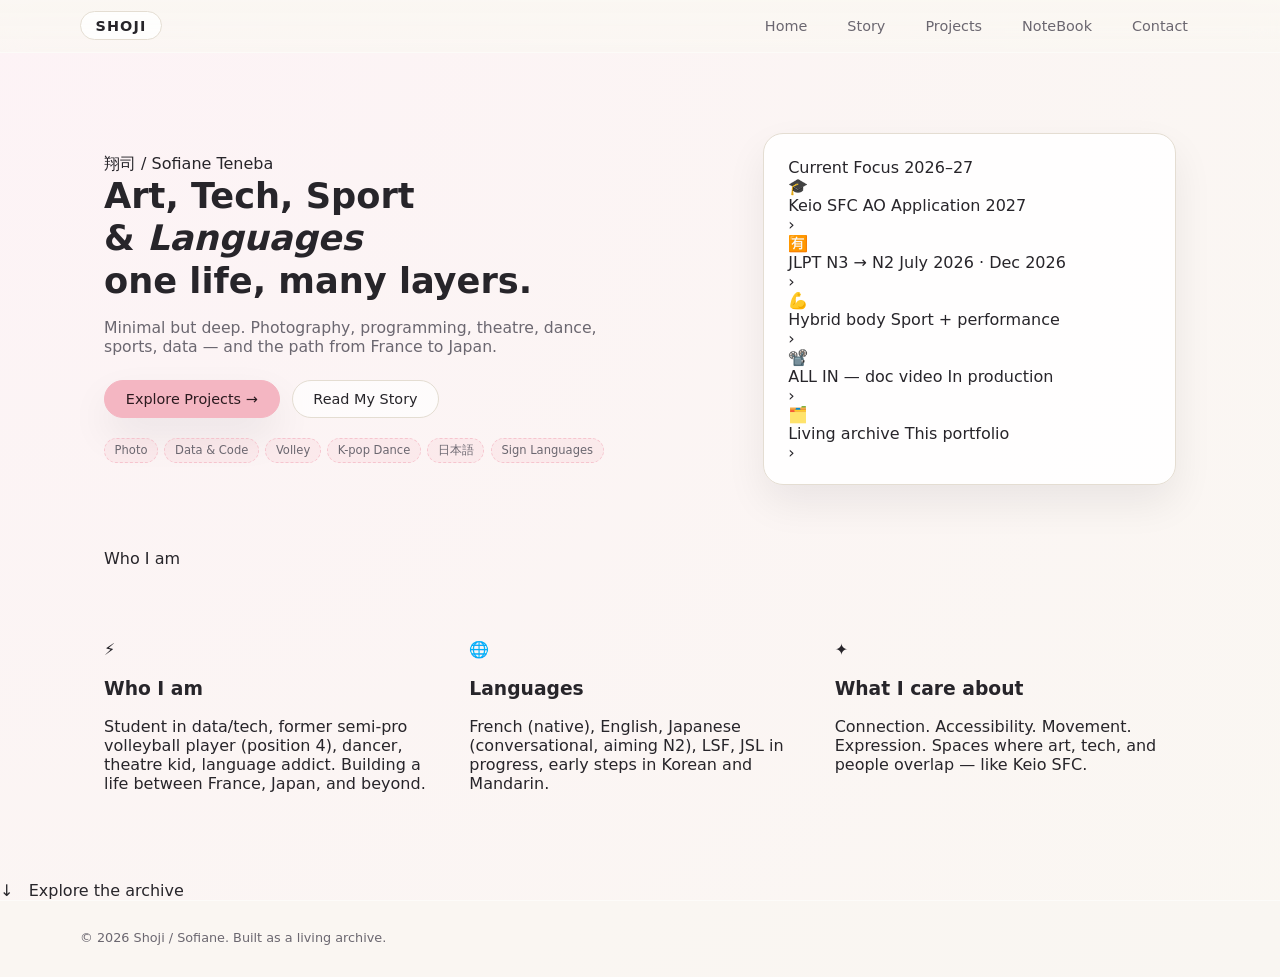
==== commit b9a20381: "Update index.html" ====
--- a/index.html
+++ b/index.html
@@ -8,9 +8,10 @@
   <link rel="stylesheet" href="style.css">
   <link rel="preconnect" href="https://fonts.googleapis.com">
   <link rel="preconnect" href="https://fonts.gstatic.com" crossorigin>
-  <link href="https://fonts.googleapis.com/css2?family=Inter:wght@300;400;600;700&family=Noto+Sans+JP:wght@400;600&display=swap" rel="stylesheet">
+  <link href="https://fonts.googleapis.com/css2?family=DM+Serif+Display:ital@0;1&family=DM+Sans:ital,wght@0,300;0,400;0,500;0,600;1,300&family=Noto+Sans+JP:wght@400;500;700&display=swap" rel="stylesheet">
 </head>
 <body>
+
   <header class="site-header">
     <div class="container header-inner">
       <div class="logo">Shoji</div>
@@ -28,41 +29,123 @@
     <!-- HERO -->
     <section id="home" class="section hero">
       <div class="container hero-inner">
+
         <div class="hero-text">
-          <p class="hero-kicker">Shoji / Sofiane Teneba</p>
+          <div class="hero-eyebrow">
+            <span class="eyebrow-dot"></span>
+            <span class="eyebrow-text"><span class="jp-label">翔司 /</span> Sofiane Teneba</span>
+          </div>
+
           <h1 class="hero-title">
-            Art, Tech, Sport & Languages<br>
-            <span class="hero-highlight">one life, many layers.</span>
+            Art, Tech, Sport<br>&amp; <em>Languages</em><br>
+            <span class="hero-subtitle-inline">one life, many layers.</span>
           </h1>
+
           <p class="hero-subtitle">
-            Minimal but deep. This is my open-world portfolio:
-            photography, programming, theatre, dance, sports, data,
+            Minimal but deep. Photography, programming, theatre, dance, sports, data —
             and the path from France to Japan.
           </p>
+
           <div class="hero-actions">
-            <a href="project.html" class="btn primary">Explore Projects</a>
+            <a href="project.html" class="btn primary">Explore Projects →</a>
             <a href="story.html" class="btn ghost">Read My Story</a>
           </div>
+
           <div class="hero-tags">
             <span class="tag">Photo</span>
             <span class="tag">Data & Code</span>
-            <span class="tag">Volley & Basket</span>
+            <span class="tag">Volley</span>
             <span class="tag">K-pop Dance</span>
-            <span class="tag">Japanese & Sign Languages</span>
+            <span class="tag">日本語</span>
+            <span class="tag">Sign Languages</span>
           </div>
         </div>
+
+        <!-- FOCUS CARD -->
         <div class="hero-card">
-          <p class="hero-card-title">Current focus</p>
-          <ul class="hero-card-list">
-            <li>Applying to Keio SFC AO (2027)</li>
-            <li>JLPT N3 → N2 preparation</li>
-            <li>Keio SFC AO portfolio</li>
-            <li>Hybrid body: sport + performance</li>
-            <li>Building this living archive</li>
-          </ul>
+          <div class="hero-card-header">
+            <div class="hero-card-header-top">
+              <span class="hero-card-label">Current Focus</span>
+              <span class="hero-card-badge">2026–27</span>
+            </div>
+          </div>
+          <div class="hero-card-body">
+            <div class="focus-item">
+              <div class="focus-icon rose">🎓</div>
+              <div class="focus-item-text">
+                <span class="focus-item-title">Keio SFC AO</span>
+                <span class="focus-item-sub">Application 2027</span>
+              </div>
+              <span class="focus-arrow">›</span>
+            </div>
+            <div class="focus-item">
+              <div class="focus-icon lavender">🈶</div>
+              <div class="focus-item-text">
+                <span class="focus-item-title">JLPT N3 → N2</span>
+                <span class="focus-item-sub">July 2026 · Dec 2026</span>
+              </div>
+              <span class="focus-arrow">›</span>
+            </div>
+            <div class="focus-item">
+              <div class="focus-icon mint">💪</div>
+              <div class="focus-item-text">
+                <span class="focus-item-title">Hybrid body</span>
+                <span class="focus-item-sub">Sport + performance</span>
+              </div>
+              <span class="focus-arrow">›</span>
+            </div>
+            <div class="focus-item">
+              <div class="focus-icon amber">📽️</div>
+              <div class="focus-item-text">
+                <span class="focus-item-title">ALL IN — doc video</span>
+                <span class="focus-item-sub">In production</span>
+              </div>
+              <span class="focus-arrow">›</span>
+            </div>
+            <div class="focus-item">
+              <div class="focus-icon blue">🗂️</div>
+              <div class="focus-item-text">
+                <span class="focus-item-title">Living archive</span>
+                <span class="focus-item-sub">This portfolio</span>
+              </div>
+              <span class="focus-arrow">›</span>
+            </div>
+          </div>
+        </div>
+
+      </div>
+    </section>
+
+    <!-- SECTION DIVIDER -->
+    <div class="section-divider container">
+      <div class="divider-line"></div>
+      <span class="divider-label">Who I am</span>
+      <div class="divider-line"></div>
+    </div>
+
+    <!-- ABOUT -->
+    <section id="about" class="section about-section">
+      <div class="container about-grid">
+        <div class="about-card">
+          <span class="about-card-icon">⚡</span>
+          <h3>Who I am</h3>
+          <p>Student in data/tech, former semi-pro volleyball player (position 4), dancer, theatre kid, language addict. Building a life between France, Japan, and beyond.</p>
+        </div>
+        <div class="about-card">
+          <span class="about-card-icon">🌐</span>
+          <h3>Languages</h3>
+          <p>French (native), English, Japanese (conversational, aiming N2), LSF, JSL in progress, early steps in Korean and Mandarin.</p>
+        </div>
+        <div class="about-card">
+          <span class="about-card-icon">✦</span>
+          <h3>What I care about</h3>
+          <p>Connection. Accessibility. Movement. Expression. Spaces where art, tech, and people overlap — like Keio SFC.</p>
         </div>
       </div>
     </section>
+
+    <div class="scroll-hint">↓ &nbsp; Explore the archive</div>
+
   </main>
 
   <footer class="site-footer">
--- a/style.css
+++ b/style.css
@@ -1200,6 +1200,8 @@
   gap: 0.9rem;
   color: var(--text-soft);
   min-width: 320px;
+  width: 100%;
+  max-width: 540px;
 }
 
 .story-train-label {
@@ -1240,17 +1242,15 @@
     radial-gradient(circle, rgba(120,200,80,0.22) 0 2px, transparent 2.5px) 12px center / 34px 8px repeat-x;
 }
 
-.track-sign {
-  position: absolute;
-  right: 0;
-  top: 0;
-  padding: 0.25rem 0.5rem;
-  border-radius: 999px;
-  background: rgba(255,255,255,0.9);
-  border: 1px solid var(--border-soft);
-  font-size: 0.72rem;
-  color: var(--text-soft);
-  letter-spacing: 0.08em;
+.story-train-label {
+  font-size: 0.96rem;
+  letter-spacing: 0.05em;
+  color: var(--text-soft);
+  transition: color 0.2s ease;
+}
+
+.story-train-link:hover .story-train-label {
+  color: var(--text);
 }
 
 .track-stop {
@@ -1372,22 +1372,132 @@
 }
 
 @media (max-width: 560px) {
-  .story-train-track {
-    width: 280px;
-  }
-
-  .story-train-link.is-departing .jp-train {
-    transform: translateX(155px);
-  }
-
-  .train-car {
-    width: 64px;
-    height: 30px;
-  }
-
-  .train-window {
-    width: 10px;
-    height: 10px;
-  }
-}
-
+  .station-card {
+    padding: 0.85rem 0.9rem 0.95rem;
+  }
+
+  .station-main-row {
+    grid-template-columns: 1fr;
+    gap: 0.45rem;
+  }
+
+  .station-side-label {
+    display: none;
+  }
+
+  .station-main-title {
+    font-size: 1.7rem;
+  }
+
+  .station-jp {
+    font-size: 0.92rem;
+  }
+}
+
+/* JR STATION CARD */
+
+.station-card {
+  width: min(520px, 100%);
+  background: rgba(255, 255, 255, 0.96);
+  border: 1px solid rgba(39, 37, 42, 0.12);
+  border-radius: 18px;
+  box-shadow: 0 10px 28px rgba(15, 7, 32, 0.06);
+  padding: 0.95rem 1.15rem 1.05rem;
+  overflow: hidden;
+}
+
+.station-top-row {
+  display: flex;
+  justify-content: space-between;
+  align-items: center;
+  margin-bottom: 0.45rem;
+}
+
+.station-small {
+  font-size: 0.76rem;
+  color: var(--text-soft);
+  letter-spacing: 0.04em;
+}
+
+.station-number {
+  font-weight: 600;
+}
+
+.station-green-line {
+  position: relative;
+  height: 8px;
+  background: #78c850;
+  border-radius: 999px;
+  margin-bottom: 0.75rem;
+}
+
+.station-dot {
+  position: absolute;
+  top: 50%;
+  width: 11px;
+  height: 11px;
+  border-radius: 50%;
+  background: #78c850;
+  transform: translateY(-50%);
+}
+
+.station-dot.left {
+  left: 8px;
+}
+
+.station-dot.right {
+  right: 8px;
+}
+
+.station-main-row {
+  display: grid;
+  grid-template-columns: 1fr auto 1fr;
+  align-items: center;
+  gap: 0.8rem;
+}
+
+.station-side-label {
+  font-size: 0.78rem;
+  color: var(--text-soft);
+  text-align: center;
+}
+
+.station-center {
+  display: flex;
+  flex-direction: column;
+  align-items: center;
+  text-align: center;
+}
+
+.station-jp {
+  font-size: 1rem;
+  color: var(--text-soft);
+  margin-bottom: 0.2rem;
+  letter-spacing: 0.08em;
+}
+
+.station-main-title {
+  font-size: 2rem;
+  font-weight: 800;
+  letter-spacing: -0.03em;
+  line-height: 1;
+  color: var(--text);
+}
+
+.station-subtitle {
+  margin-top: 0.35rem;
+  font-size: 0.72rem;
+  color: var(--text-soft);
+  text-transform: uppercase;
+  letter-spacing: 0.14em;
+}
+
+.station-card {
+  transition: transform 0.2s ease, box-shadow 0.2s ease;
+}
+
+.story-train-link:hover .station-card {
+  transform: translateY(-3px);
+  box-shadow: 0 18px 40px rgba(15, 7, 32, 0.08);
+}
+
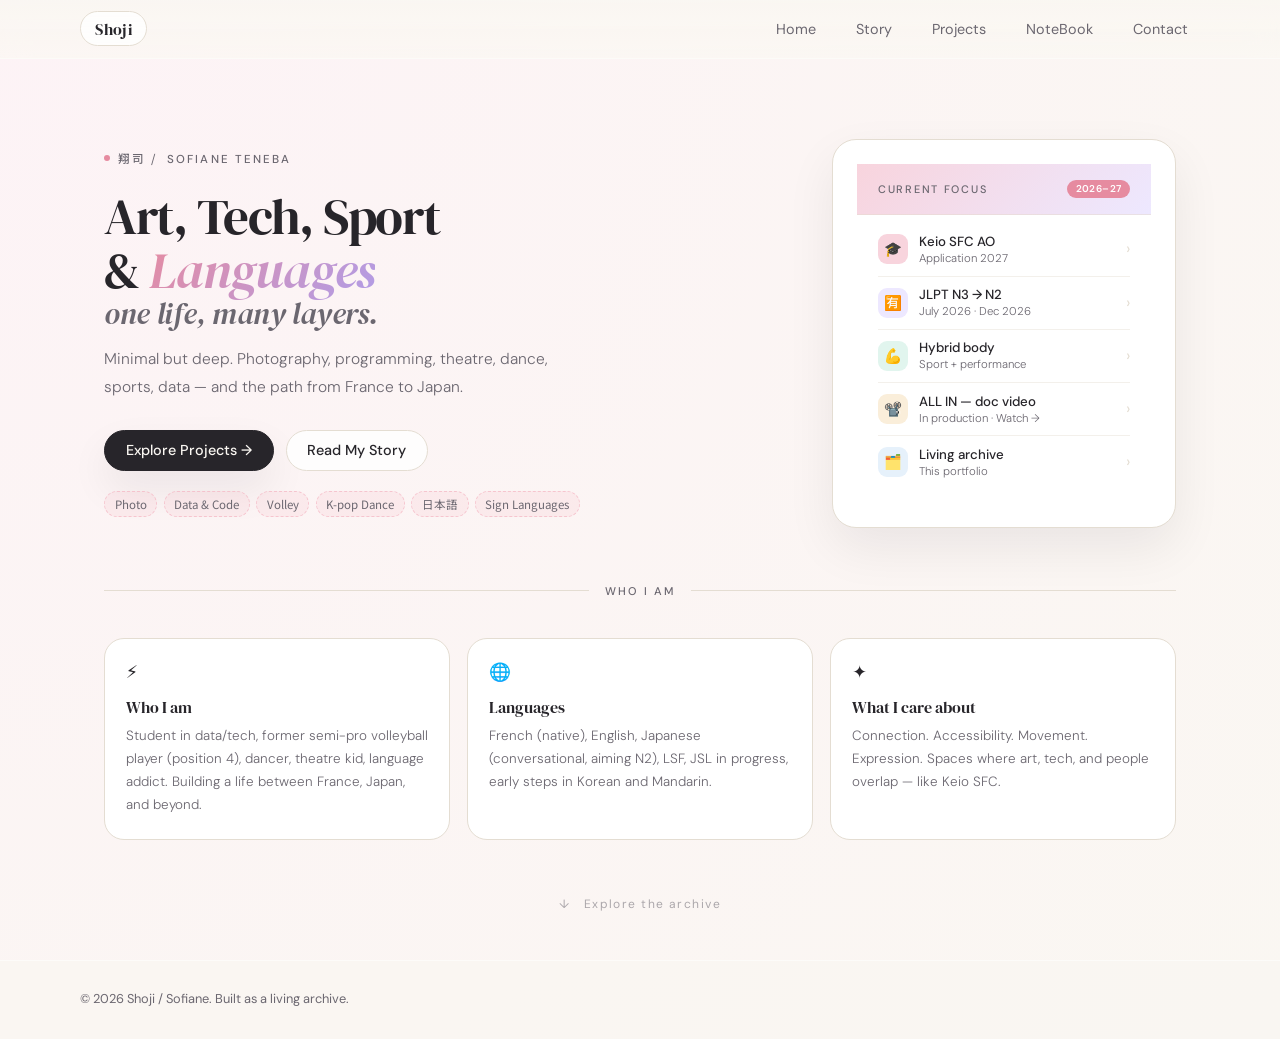
==== commit 8602e550: "Update index.html" ====
--- a/index.html
+++ b/index.html
@@ -94,14 +94,14 @@
               </div>
               <span class="focus-arrow">›</span>
             </div>
-            <div class="focus-item">
+            <a href="allin.html" class="focus-item" style="text-decoration:none;color:inherit;">
               <div class="focus-icon amber">📽️</div>
               <div class="focus-item-text">
                 <span class="focus-item-title">ALL IN — doc video</span>
-                <span class="focus-item-sub">In production</span>
+                <span class="focus-item-sub">In production · Watch →</span>
               </div>
               <span class="focus-arrow">›</span>
-            </div>
+            </a>
             <div class="focus-item">
               <div class="focus-icon blue">🗂️</div>
               <div class="focus-item-text">
--- a/style.css
+++ b/style.css
@@ -1501,3 +1501,673 @@
   box-shadow: 0 18px 40px rgba(15, 7, 32, 0.08);
 }
 
+/* ============================================================
+   HOMEPAGE REDESIGN — append these rules to your style.css
+   (they override the old hero + about sections)
+   ============================================================ */
+
+/* FONTS — make sure your <head> loads DM Serif Display + DM Sans + Noto Sans JP
+   Replace the old Inter import with:
+
+   <link href="https://fonts.googleapis.com/css2?family=DM+Serif+Display:ital@0;1&family=DM+Sans:ital,wght@0,300;0,400;0,500;0,600;1,300&family=Noto+Sans+JP:wght@400;500;700&display=swap" rel="stylesheet">
+*/
+
+body {
+  font-family: 'DM Sans', system-ui, -apple-system, sans-serif;
+}
+
+/* LOGO */
+.logo {
+  font-family: 'DM Serif Display', serif;
+  font-size: 1rem;
+  font-weight: 400;
+  letter-spacing: 0.02em;
+  text-transform: none;
+}
+
+/* ── HERO ── */
+
+.hero {
+  padding-top: 5rem;
+  padding-bottom: 3rem;
+}
+
+.hero-inner {
+  display: grid;
+  grid-template-columns: minmax(0, 2fr) minmax(0, 1fr);
+  gap: 2.5rem;
+  align-items: center;
+}
+
+/* Eyebrow */
+.hero-eyebrow {
+  display: flex;
+  align-items: center;
+  gap: 0.5rem;
+  margin-bottom: 1.4rem;
+}
+
+.eyebrow-dot {
+  width: 6px;
+  height: 6px;
+  border-radius: 50%;
+  background: var(--accent-strong);
+  animation: eyebrow-pulse 2.2s ease-in-out infinite;
+}
+
+@keyframes eyebrow-pulse {
+  0%, 100% { opacity: 1; transform: scale(1); }
+  50%       { opacity: 0.45; transform: scale(0.65); }
+}
+
+.eyebrow-text {
+  font-size: 0.72rem;
+  letter-spacing: 0.18em;
+  text-transform: uppercase;
+  color: var(--text-soft);
+  font-weight: 500;
+}
+
+.jp-label {
+  font-family: 'Noto Sans JP', sans-serif;
+  font-size: 0.72rem;
+  margin-right: 0.3rem;
+  color: var(--text-soft);
+}
+
+/* Title */
+.hero-title {
+  font-family: 'DM Serif Display', serif;
+  font-size: 3.2rem;
+  line-height: 1.06;
+  letter-spacing: -0.025em;
+  margin: 0 0 1rem;
+  font-weight: 400;
+  color: var(--text);
+}
+
+.hero-title em {
+  font-style: italic;
+  background: linear-gradient(135deg, var(--accent-strong), #b09de8);
+  -webkit-background-clip: text;
+  -webkit-text-fill-color: transparent;
+  background-clip: text;
+}
+
+.hero-subtitle-inline {
+  display: block;
+  font-family: 'DM Serif Display', serif;
+  font-size: 1.9rem;
+  font-style: italic;
+  color: var(--text-soft);
+  letter-spacing: -0.01em;
+  -webkit-text-fill-color: var(--text-soft); /* reset gradient */
+}
+
+/* Subtitle paragraph */
+.hero-subtitle {
+  font-size: 0.97rem;
+  color: var(--text-soft);
+  line-height: 1.78;
+  max-width: 480px;
+  margin-bottom: 1.8rem;
+  font-weight: 300;
+}
+
+/* Buttons */
+.btn.primary {
+  background: var(--text);
+  border-color: var(--text);
+  color: var(--bg);
+  font-weight: 500;
+}
+
+.btn.primary:hover {
+  transform: translateY(-1px);
+  background: #2d2530;
+  box-shadow: 0 14px 36px rgba(30, 26, 32, 0.22);
+}
+
+.btn.ghost {
+  background: rgba(255, 255, 255, 0.82);
+  border-color: var(--border-soft);
+  color: var(--text);
+  font-weight: 500;
+}
+
+/* Tags */
+.tag {
+  font-family: 'Noto Sans JP', 'DM Sans', sans-serif;
+  font-size: 0.72rem;
+}
+
+/* ── FOCUS CARD (hero-card redesign) ── */
+
+.hero-card {
+  background: var(--card);
+  border-radius: 24px;
+  border: 1px solid var(--border-soft);
+  box-shadow: 0 20px 50px rgba(15, 7, 32, 0.07);
+  overflow: hidden;
+  animation: float-card 4.5s ease-in-out infinite;
+}
+
+@keyframes float-card {
+  0%, 100% { transform: translateY(0); }
+  50%       { transform: translateY(-7px); }
+}
+
+.hero-card-header {
+  background: linear-gradient(135deg, var(--accent-soft), #ede8ff);
+  padding: 1rem 1.3rem;
+  border-bottom: 1px solid rgba(228, 221, 210, 0.5);
+}
+
+.hero-card-header-top {
+  display: flex;
+  justify-content: space-between;
+  align-items: center;
+}
+
+.hero-card-label {
+  font-size: 0.68rem;
+  letter-spacing: 0.16em;
+  text-transform: uppercase;
+  color: var(--text-soft);
+  font-weight: 500;
+}
+
+.hero-card-badge {
+  font-size: 0.62rem;
+  padding: 0.18rem 0.55rem;
+  border-radius: 999px;
+  background: var(--accent-strong);
+  color: #fff;
+  font-weight: 600;
+  letter-spacing: 0.04em;
+}
+
+.hero-card-body {
+  padding: 0.5rem 1.3rem 1rem;
+}
+
+/* Focus items inside card */
+.focus-item {
+  display: flex;
+  align-items: center;
+  gap: 0.7rem;
+  padding: 0.6rem 0;
+  border-bottom: 1px solid rgba(228, 221, 210, 0.45);
+}
+
+.focus-item:last-child {
+  border-bottom: none;
+}
+
+.focus-icon {
+  width: 30px;
+  height: 30px;
+  min-width: 30px;
+  border-radius: 9px;
+  display: flex;
+  align-items: center;
+  justify-content: center;
+  font-size: 0.9rem;
+}
+
+.focus-icon.rose     { background: var(--accent-soft); }
+.focus-icon.lavender { background: #ede8ff; }
+.focus-icon.mint     { background: #e1f5ee; }
+.focus-icon.amber    { background: #faeeda; }
+.focus-icon.blue     { background: #e6f1fb; }
+
+.focus-item-text {
+  flex: 1;
+  display: flex;
+  flex-direction: column;
+  gap: 0.05rem;
+}
+
+.focus-item-title {
+  font-size: 0.83rem;
+  font-weight: 500;
+  color: var(--text);
+  line-height: 1.3;
+}
+
+.focus-item-sub {
+  font-size: 0.71rem;
+  color: var(--text-soft);
+  font-weight: 300;
+}
+
+.focus-arrow {
+  font-size: 1rem;
+  color: var(--border-soft);
+  line-height: 1;
+}
+
+/* ── SECTION DIVIDER ── */
+
+.section-divider {
+  display: flex;
+  align-items: center;
+  gap: 1rem;
+  margin-bottom: 2.5rem;
+  padding-top: 0.5rem;
+}
+
+.divider-line {
+  flex: 1;
+  height: 1px;
+  background: var(--border-soft);
+}
+
+.divider-label {
+  font-size: 0.7rem;
+  letter-spacing: 0.18em;
+  text-transform: uppercase;
+  color: var(--text-soft);
+  font-weight: 500;
+  white-space: nowrap;
+}
+
+/* ── ABOUT SECTION ── */
+
+.about-section {
+  padding-top: 0;
+  padding-bottom: 2rem;
+}
+
+.about-grid {
+  display: grid;
+  grid-template-columns: repeat(3, 1fr);
+  gap: 1.1rem;
+}
+
+.about-card {
+  background: var(--card);
+  border-radius: 20px;
+  border: 1px solid var(--border-soft);
+  padding: 1.4rem 1.3rem;
+  transition: transform 0.15s ease, box-shadow 0.15s ease;
+  cursor: default;
+}
+
+.about-card:hover {
+  transform: translateY(-3px);
+  box-shadow: 0 14px 36px rgba(15, 7, 32, 0.06);
+}
+
+.about-card-icon {
+  display: block;
+  font-size: 1.1rem;
+  margin-bottom: 0.8rem;
+}
+
+.about-card h3 {
+  font-family: 'DM Serif Display', serif;
+  font-size: 1rem;
+  font-weight: 400;
+  margin: 0 0 0.45rem;
+  color: var(--text);
+}
+
+.about-card p {
+  font-size: 0.84rem;
+  color: var(--text-soft);
+  line-height: 1.7;
+  margin: 0;
+  font-weight: 300;
+}
+
+/* ── SCROLL HINT ── */
+
+.scroll-hint {
+  text-align: center;
+  padding: 1.5rem 0 3rem;
+  color: var(--text-soft);
+  font-size: 0.75rem;
+  letter-spacing: 0.12em;
+  opacity: 0.55;
+}
+
+/* ── RESPONSIVE ── */
+
+@media (max-width: 860px) {
+  .hero-inner {
+    grid-template-columns: 1fr;
+  }
+
+  .hero-card {
+    animation: none;
+    order: -1;
+    max-width: 420px;
+  }
+
+  .hero-title {
+    font-size: 2.4rem;
+  }
+
+  .hero-subtitle-inline {
+    font-size: 1.5rem;
+  }
+
+  .about-grid {
+    grid-template-columns: 1fr;
+    gap: 0.9rem;
+  }
+}
+
+@media (max-width: 520px) {
+  .hero-title {
+    font-size: 2rem;
+  }
+
+  .hero-subtitle-inline {
+    font-size: 1.25rem;
+  }
+}
+/* ============================================================
+   KEIO PAGE REDESIGN — colle ces règles à la fin de style.css
+   (après les règles homepage que t'as déjà ajoutées)
+   ============================================================ */
+
+.keio-page {
+  padding-top: 4rem;
+  padding-bottom: 5rem;
+}
+
+/* SHELL */
+.keio-shell {
+  background: linear-gradient(160deg, rgba(248, 212, 221, 0.38), rgba(237, 232, 255, 0.28));
+  border: 1px solid var(--border-soft);
+  border-radius: 32px;
+  padding: 2.5rem;
+  box-shadow: 0 14px 40px rgba(15, 7, 32, 0.05);
+}
+
+/* ── HERO KEIO ── */
+
+.keio-hero {
+  display: grid;
+  grid-template-columns: 1fr auto;
+  gap: 3rem;
+  align-items: start;
+  margin-bottom: 2.8rem;
+}
+
+.keio-eyebrow {
+  margin-bottom: 1rem;
+}
+
+.keio-eyebrow-chip {
+  display: inline-block;
+  font-size: 0.68rem;
+  letter-spacing: 0.16em;
+  text-transform: uppercase;
+  font-weight: 500;
+  color: var(--accent-strong);
+  padding: 0.24rem 0.75rem;
+  border-radius: 999px;
+  background: var(--accent-soft);
+  border: 1px solid var(--accent);
+}
+
+.keio-title {
+  font-family: 'DM Serif Display', serif;
+  font-size: 2.9rem;
+  line-height: 1.08;
+  letter-spacing: -0.025em;
+  margin: 0 0 1rem;
+  font-weight: 400;
+  color: var(--text);
+}
+
+.keio-title em {
+  font-style: italic;
+  background: linear-gradient(135deg, var(--accent-strong), #b09de8);
+  -webkit-background-clip: text;
+  -webkit-text-fill-color: transparent;
+  background-clip: text;
+}
+
+.keio-subtitle {
+  font-size: 0.97rem;
+  color: var(--text-soft);
+  line-height: 1.8;
+  max-width: 560px;
+  font-weight: 300;
+  margin: 0;
+}
+
+/* EMBLEM */
+.keio-emblem-wrap {
+  display: flex;
+  flex-direction: column;
+  align-items: center;
+  gap: 0.75rem;
+  min-width: 160px;
+}
+
+.keio-emblem {
+  width: 116px;
+  height: 116px;
+  border-radius: 50%;
+  background: linear-gradient(135deg, var(--accent-soft), #ede8ff);
+  border: 1px solid var(--accent);
+  display: flex;
+  flex-direction: column;
+  align-items: center;
+  justify-content: center;
+  gap: 0.15rem;
+  box-shadow: 0 10px 30px rgba(230, 139, 160, 0.18);
+  animation: float-card 4.5s ease-in-out infinite;
+}
+
+.keio-emblem-jp {
+  font-family: 'Noto Sans JP', sans-serif;
+  font-size: 1.55rem;
+  font-weight: 700;
+  color: var(--text);
+  line-height: 1;
+}
+
+.keio-emblem-en {
+  font-size: 0.62rem;
+  letter-spacing: 0.2em;
+  text-transform: uppercase;
+  color: var(--text-soft);
+  font-weight: 500;
+}
+
+.keio-emblem-label {
+  font-size: 0.72rem;
+  color: var(--text-soft);
+  text-align: center;
+  line-height: 1.55;
+  font-weight: 300;
+}
+
+.keio-emblem-year {
+  color: var(--accent-strong);
+  font-weight: 600;
+  font-size: 0.75rem;
+}
+
+/* ── CARDS ── */
+
+.keio-card {
+  background: rgba(255, 255, 255, 0.84);
+  border: 1px solid var(--border-soft);
+  border-radius: 24px;
+  padding: 1.6rem;
+  transition: transform 0.15s ease, box-shadow 0.15s ease;
+}
+
+.keio-card:hover {
+  transform: translateY(-2px);
+  box-shadow: 0 16px 40px rgba(15, 7, 32, 0.07);
+}
+
+.keio-card-label {
+  display: block;
+  font-size: 0.67rem;
+  letter-spacing: 0.16em;
+  text-transform: uppercase;
+  color: var(--accent-strong);
+  font-weight: 500;
+  margin-bottom: 0.7rem;
+}
+
+.keio-card h2 {
+  font-family: 'DM Serif Display', serif;
+  font-size: 1.2rem;
+  font-weight: 400;
+  margin: 0 0 0.8rem;
+  color: var(--text);
+}
+
+.keio-card p {
+  font-size: 0.87rem;
+  color: var(--text-soft);
+  line-height: 1.8;
+  margin: 0 0 0.7rem;
+  font-weight: 300;
+}
+
+.keio-card p:last-child { margin-bottom: 0; }
+
+/* TOP GRID */
+.keio-top-grid {
+  display: grid;
+  grid-template-columns: 1.6fr 1fr;
+  gap: 1.2rem;
+  margin-bottom: 1.2rem;
+}
+
+/* STATS CARD */
+.keio-stats-card {
+  background: linear-gradient(135deg, rgba(248, 212, 221, 0.45), rgba(237, 232, 255, 0.45));
+}
+
+.keio-stats-intro {
+  font-size: 0.82rem !important;
+  margin-bottom: 1rem !important;
+}
+
+.keio-stat-grid {
+  display: grid;
+  grid-template-columns: 1fr 1fr;
+  gap: 0.7rem;
+}
+
+.keio-stat {
+  background: rgba(255, 255, 255, 0.78);
+  border-radius: 14px;
+  padding: 0.7rem 0.8rem;
+  border: 1px solid rgba(228, 221, 210, 0.7);
+  display: flex;
+  flex-direction: column;
+  gap: 0.15rem;
+}
+
+.keio-stat-val {
+  font-family: 'DM Serif Display', serif;
+  font-size: 1.45rem;
+  color: var(--text);
+  line-height: 1;
+  font-weight: 400;
+}
+
+.keio-stat-label {
+  font-size: 0.68rem;
+  color: var(--text-soft);
+  font-weight: 300;
+  line-height: 1.3;
+}
+
+/* DIVIDER PILL */
+.keio-divider-pill {
+  width: 100%;
+  text-align: center;
+  background: rgba(255, 255, 255, 0.82);
+  border: 1px solid var(--border-soft);
+  border-radius: 999px;
+  padding: 0.8rem 1rem;
+  margin-bottom: 1.2rem;
+  color: var(--text-soft);
+  font-size: 0.82rem;
+  letter-spacing: 0.08em;
+  font-weight: 400;
+}
+
+/* BOTTOM GRID */
+.keio-bottom-grid {
+  display: grid;
+  grid-template-columns: repeat(3, 1fr);
+  gap: 1.1rem;
+  margin-bottom: 2.5rem;
+}
+
+.keio-mini-card {
+  min-height: auto;
+}
+
+.keio-mini-card h3 {
+  font-family: 'DM Serif Display', serif;
+  font-size: 1rem;
+  font-weight: 400;
+  margin: 0 0 0.5rem;
+  color: var(--text);
+}
+
+.keio-mini-icon {
+  width: 36px;
+  height: 36px;
+  border-radius: 10px;
+  display: flex;
+  align-items: center;
+  justify-content: center;
+  font-size: 1rem;
+  margin-bottom: 0.8rem;
+}
+
+.keio-mini-icon.rose     { background: var(--accent-soft); }
+.keio-mini-icon.lavender { background: #ede8ff; }
+.keio-mini-icon.mint     { background: #e1f5ee; }
+
+/* ── RESPONSIVE ── */
+
+@media (max-width: 960px) {
+  .keio-title { font-size: 2.2rem; }
+
+  .keio-hero {
+    grid-template-columns: 1fr;
+    gap: 1.5rem;
+  }
+
+  .keio-emblem-wrap {
+    flex-direction: row;
+    align-items: center;
+    gap: 1.2rem;
+  }
+
+  .keio-top-grid,
+  .keio-bottom-grid {
+    grid-template-columns: 1fr;
+  }
+}
+
+@media (max-width: 620px) {
+  .keio-shell {
+    padding: 1.4rem;
+    border-radius: 22px;
+  }
+
+  .keio-title { font-size: 1.85rem; }
+
+  .keio-stat-grid {
+    grid-template-columns: 1fr 1fr;
+  }
+}
